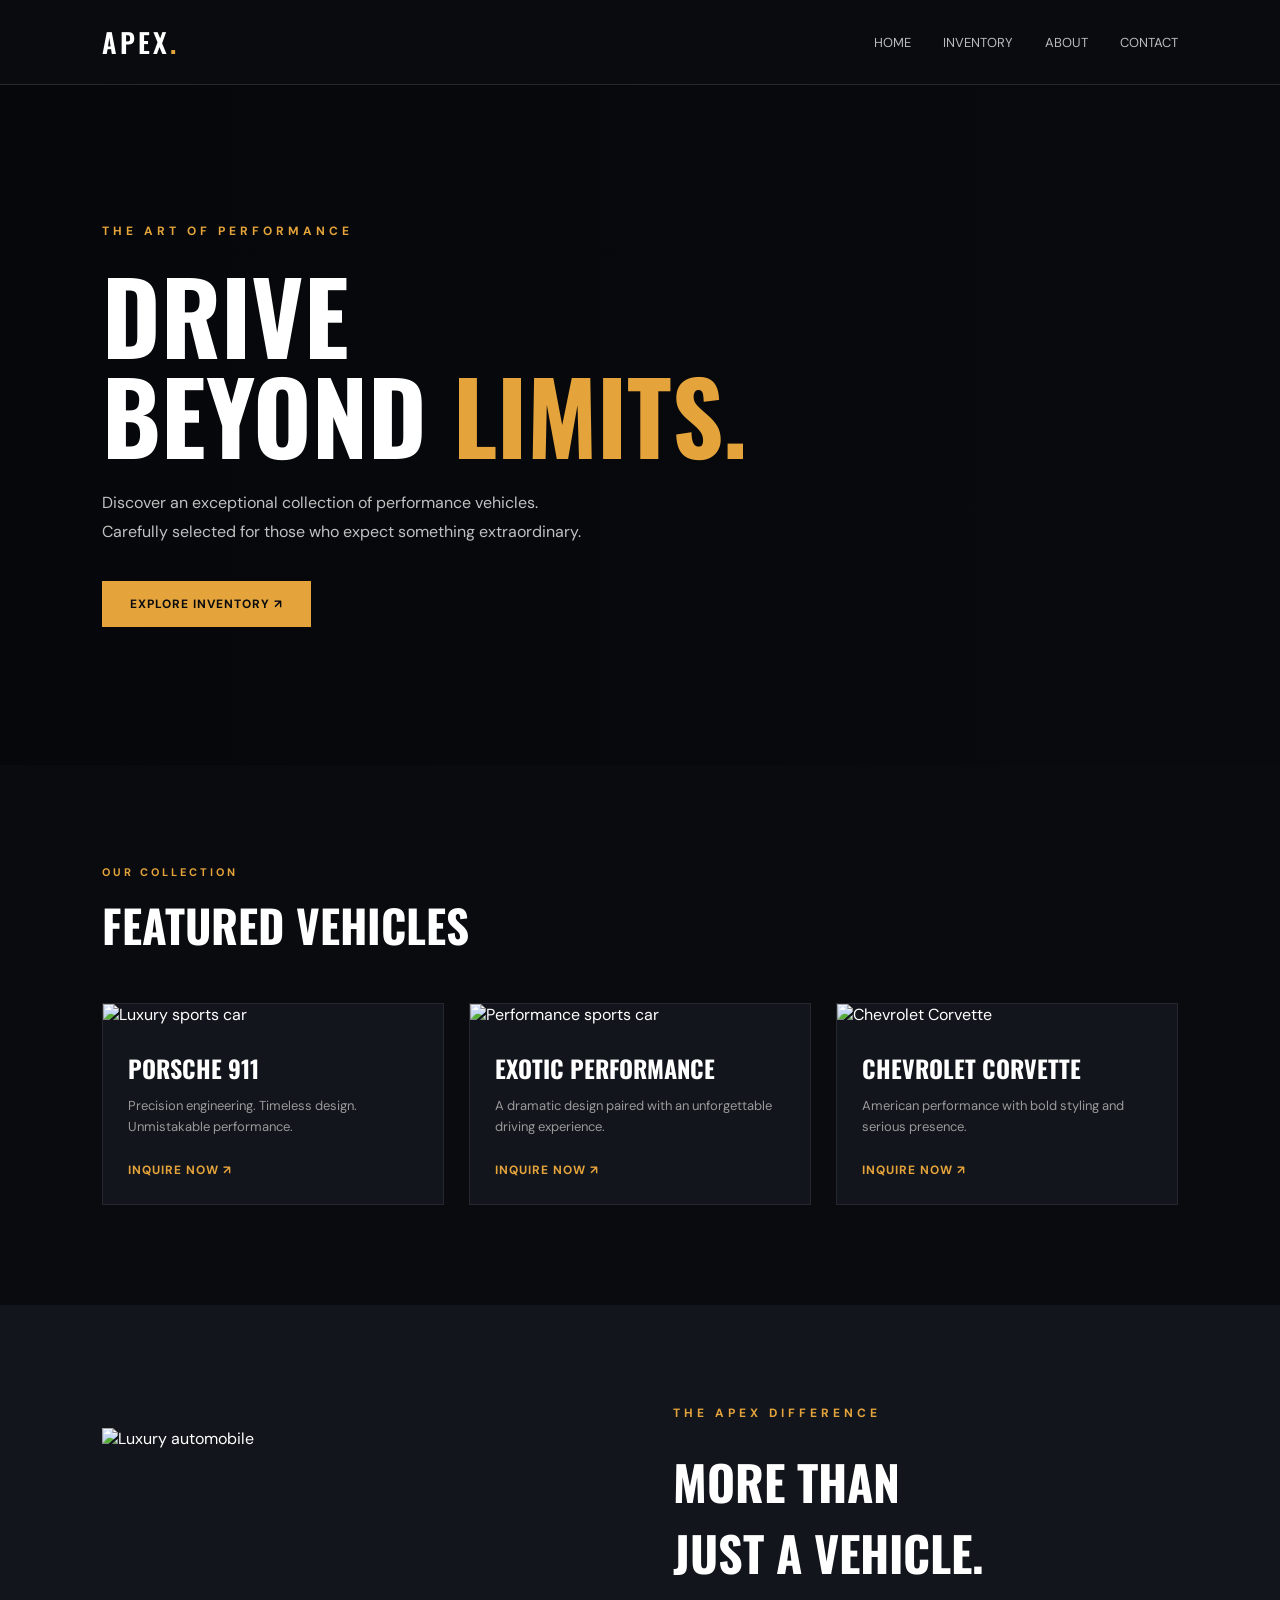
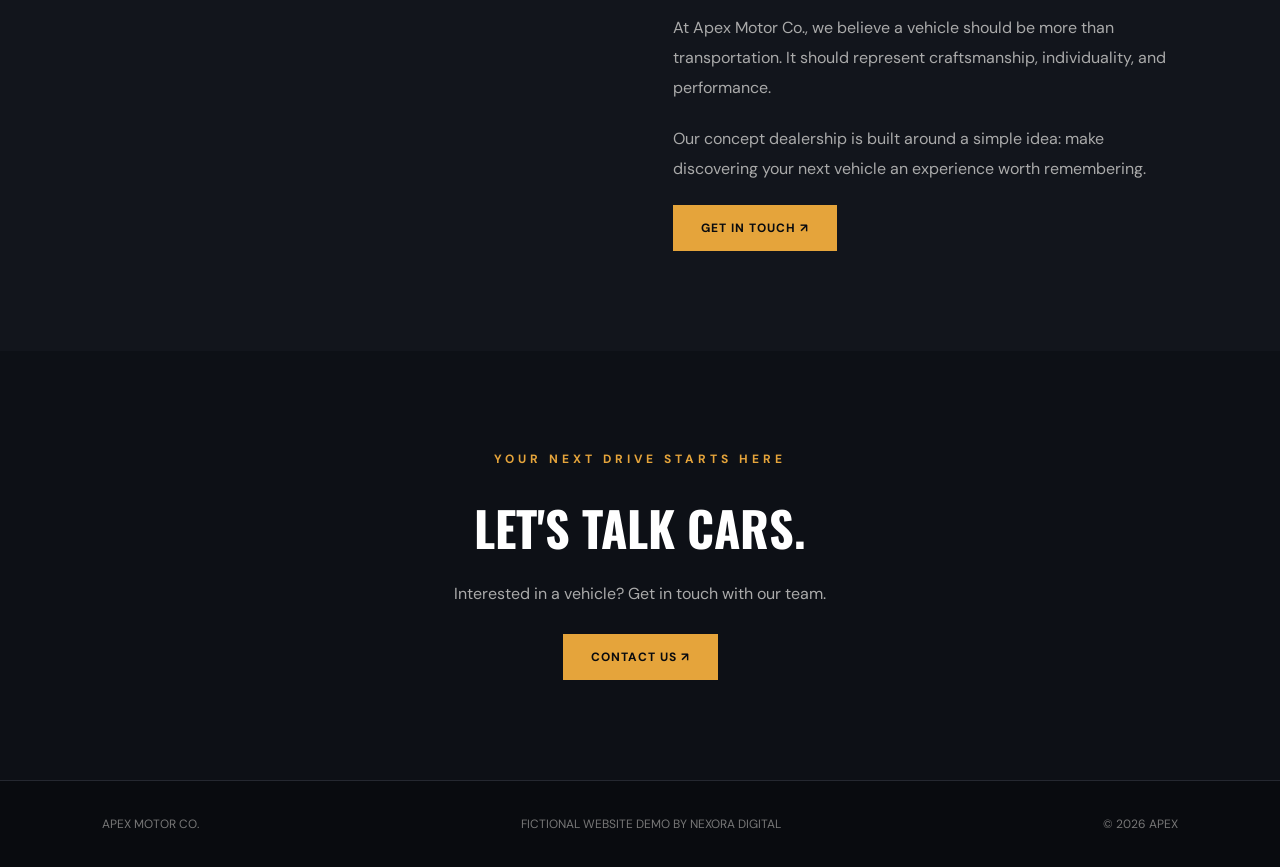
==== automotive.html @ 95529e1a "Add files via upload" ====
<!DOCTYPE html>
<html lang="en">
<head>
<meta charset="UTF-8">
<meta name="viewport" content="width=device-width, initial-scale=1.0">
<title>APEX MOTOR CO. | Performance Redefined</title>

<link href="https://fonts.googleapis.com/css2?family=DM+Sans:wght@400;500;600;700&family=Oswald:wght@400;500;600;700&display=swap" rel="stylesheet">

<style>
* {
    margin: 0;
    padding: 0;
    box-sizing: border-box;
}

html {
    scroll-behavior: smooth;
}

body {
    background: #090b0f;
    color: #fff;
    font-family: 'DM Sans', sans-serif;
}

header {
    height: 85px;
    display: flex;
    justify-content: space-between;
    align-items: center;
    padding: 0 8%;
    border-bottom: 1px solid #252830;
    background: #090b0f;
}

.logo {
    font-family: 'Oswald', sans-serif;
    font-size: 27px;
    letter-spacing: 3px;
    font-weight: 600;
}

.logo span {
    color: #e5a43b;
}

nav {
    display: flex;
    gap: 32px;
}

nav a {
    color: #bbb;
    text-decoration: none;
    font-size: 13px;
    transition: .3s;
}

nav a:hover {
    color: #e5a43b;
}

.hero {
    min-height: 680px;
    display: flex;
    align-items: center;
    padding: 100px 8%;
    background:
    linear-gradient(90deg, rgba(5,7,10,.95), rgba(5,7,10,.3)),
    url('https://images.unsplash.com/photo-1503376780353-7e6692767b70?auto=format&fit=crop&w=2000&q=85');
    background-size: cover;
    background-position: center;
}

.hero-content {
    max-width: 650px;
}

.eyebrow {
    color: #e5a43b;
    letter-spacing: 4px;
    font-size: 12px;
    font-weight: 700;
    margin-bottom: 25px;
}

h1 {
    font-family: 'Oswald', sans-serif;
    font-size: clamp(55px, 8vw, 100px);
    line-height: 1;
    text-transform: uppercase;
    margin-bottom: 25px;
}

h1 span {
    color: #e5a43b;
}

.hero p {
    color: #c1c1c1;
    line-height: 1.8;
    max-width: 480px;
    margin-bottom: 35px;
}

.button {
    display: inline-block;
    padding: 15px 28px;
    background: #e5a43b;
    color: #090b0f;
    text-decoration: none;
    font-weight: 700;
    font-size: 12px;
    letter-spacing: 1px;
    transition: .3s;
}

.button:hover {
    background: #fff;
    transform: translateY(-3px);
}

section {
    padding: 100px 8%;
}

.section-heading {
    margin-bottom: 45px;
}

.section-heading p {
    color: #e5a43b;
    letter-spacing: 3px;
    font-size: 11px;
    margin-bottom: 12px;
    font-weight: 700;
}

.section-heading h2 {
    font-family: 'Oswald', sans-serif;
    font-size: 45px;
    text-transform: uppercase;
}

.inventory {
    display: grid;
    grid-template-columns: repeat(3, 1fr);
    gap: 25px;
}

.car-card {
    background: #12151c;
    border: 1px solid #252830;
    transition: .3s;
}

.car-card:hover {
    transform: translateY(-7px);
    border-color: #e5a43b;
}

.car-card img {
    width: 100%;
    height: 220px;
    object-fit: cover;
}

.car-info {
    padding: 25px;
}

.car-info h3 {
    font-family: 'Oswald', sans-serif;
    font-size: 24px;
    margin-bottom: 10px;
}

.car-info p {
    color: #999;
    font-size: 13px;
    line-height: 1.6;
    margin-bottom: 20px;
}

.details {
    color: #e5a43b;
    text-decoration: none;
    font-size: 12px;
    font-weight: 700;
    letter-spacing: 1px;
}

.about {
    background: #12151c;
    display: grid;
    grid-template-columns: 1fr 1fr;
    gap: 65px;
    align-items: center;
}

.about img {
    width: 100%;
    height: 400px;
    object-fit: cover;
}

.about-text h2 {
    font-family: 'Oswald', sans-serif;
    font-size: 48px;
    text-transform: uppercase;
    margin-bottom: 25px;
}

.about-text p {
    color: #aaa;
    line-height: 1.9;
    margin-bottom: 20px;
}

.contact {
    text-align: center;
    background: #0d1016;
}

.contact h2 {
    font-family: 'Oswald', sans-serif;
    font-size: 48px;
    text-transform: uppercase;
    margin-bottom: 20px;
}

.contact p {
    color: #aaa;
    margin-bottom: 30px;
}

footer {
    padding: 35px 8%;
    border-top: 1px solid #252830;
    display: flex;
    justify-content: space-between;
    gap: 20px;
    color: #777;
    font-size: 12px;
}

@media (max-width: 850px) {
    .inventory {
        grid-template-columns: 1fr 1fr;
    }

    .about {
        grid-template-columns: 1fr;
    }
}

@media (max-width: 600px) {
    header {
        padding: 0 5%;
        height: auto;
        min-height: 85px;
        flex-wrap: wrap;
        gap: 15px;
        padding-top: 15px;
        padding-bottom: 15px;
    }

    nav {
        gap: 15px;
        flex-wrap: wrap;
    }

    .inventory {
        grid-template-columns: 1fr;
    }

    section {
        padding: 75px 6%;
    }

    .hero {
        min-height: 600px;
        padding: 80px 6%;
    }

    footer {
        flex-direction: column;
    }
}
</style>
</head>

<body>

<header>
    <div class="logo">APEX<span>.</span></div>
    <nav>
        <a href="#home">HOME</a>
        <a href="#inventory">INVENTORY</a>
        <a href="#about">ABOUT</a>
        <a href="#contact">CONTACT</a>
    </nav>
</header>

<section class="hero" id="home">
    <div class="hero-content">
        <div class="eyebrow">THE ART OF PERFORMANCE</div>
        <h1>DRIVE<br>BEYOND <span>LIMITS.</span></h1>
        <p>
            Discover an exceptional collection of performance
            vehicles. Carefully selected for those who expect
            something extraordinary.
        </p>
        <a href="#inventory" class="button">EXPLORE INVENTORY ↗</a>
    </div>
</section>

<section id="inventory">
    <div class="section-heading">
        <p>OUR COLLECTION</p>
        <h2>FEATURED VEHICLES</h2>
    </div>

    <div class="inventory">

        <div class="car-card">
            <img src="https://images.unsplash.com/photo-1503376780353-7e6692767b70?auto=format&fit=crop&w=900&q=85" alt="Luxury sports car">
            <div class="car-info">
                <h3>PORSCHE 911</h3>
                <p>Precision engineering. Timeless design. Unmistakable performance.</p>
                <a href="#contact" class="details">INQUIRE NOW ↗</a>
            </div>
        </div>

        <div class="car-card">
            <img src="https://images.unsplash.com/photo-1544829099-b9a0c07fad1a?auto=format&fit=crop&w=900&q=85" alt="Performance sports car">
            <div class="car-info">
                <h3>EXOTIC PERFORMANCE</h3>
                <p>A dramatic design paired with an unforgettable driving experience.</p>
                <a href="#contact" class="details">INQUIRE NOW ↗</a>
            </div>
        </div>

        <div class="car-card">
            <img src="https://images.unsplash.com/photo-1552519507-da3b142c6e3d?auto=format&fit=crop&w=900&q=85" alt="Chevrolet Corvette">
            <div class="car-info">
                <h3>CHEVROLET CORVETTE</h3>
                <p>American performance with bold styling and serious presence.</p>
                <a href="#contact" class="details">INQUIRE NOW ↗</a>
            </div>
        </div>

    </div>
</section>

<section class="about" id="about">
    <img src="https://images.unsplash.com/photo-1492144534655-ae79c964c9d7?auto=format&fit=crop&w=1200&q=85" alt="Luxury automobile">

    <div class="about-text">
        <div class="eyebrow">THE APEX DIFFERENCE</div>
        <h2>MORE THAN<br>JUST A VEHICLE.</h2>
        <p>
            At Apex Motor Co., we believe a vehicle should be
            more than transportation. It should represent
            craftsmanship, individuality, and performance.
        </p>
        <p>
            Our concept dealership is built around a simple idea:
            make discovering your next vehicle an experience
            worth remembering.
        </p>
        <a href="#contact" class="button">GET IN TOUCH ↗</a>
    </div>
</section>

<section class="contact" id="contact">
    <div class="eyebrow">YOUR NEXT DRIVE STARTS HERE</div>
    <h2>LET'S TALK CARS.</h2>
    <p>Interested in a vehicle? Get in touch with our team.</p>
    <a href="mailto:info@example.com" class="button">CONTACT US ↗</a>
</section>

<footer>
    <div>APEX MOTOR CO.</div>
    <div>FICTIONAL WEBSITE DEMO BY NEXORA DIGITAL</div>
    <div>© 2026 APEX</div>
</footer>

</body>
</html>
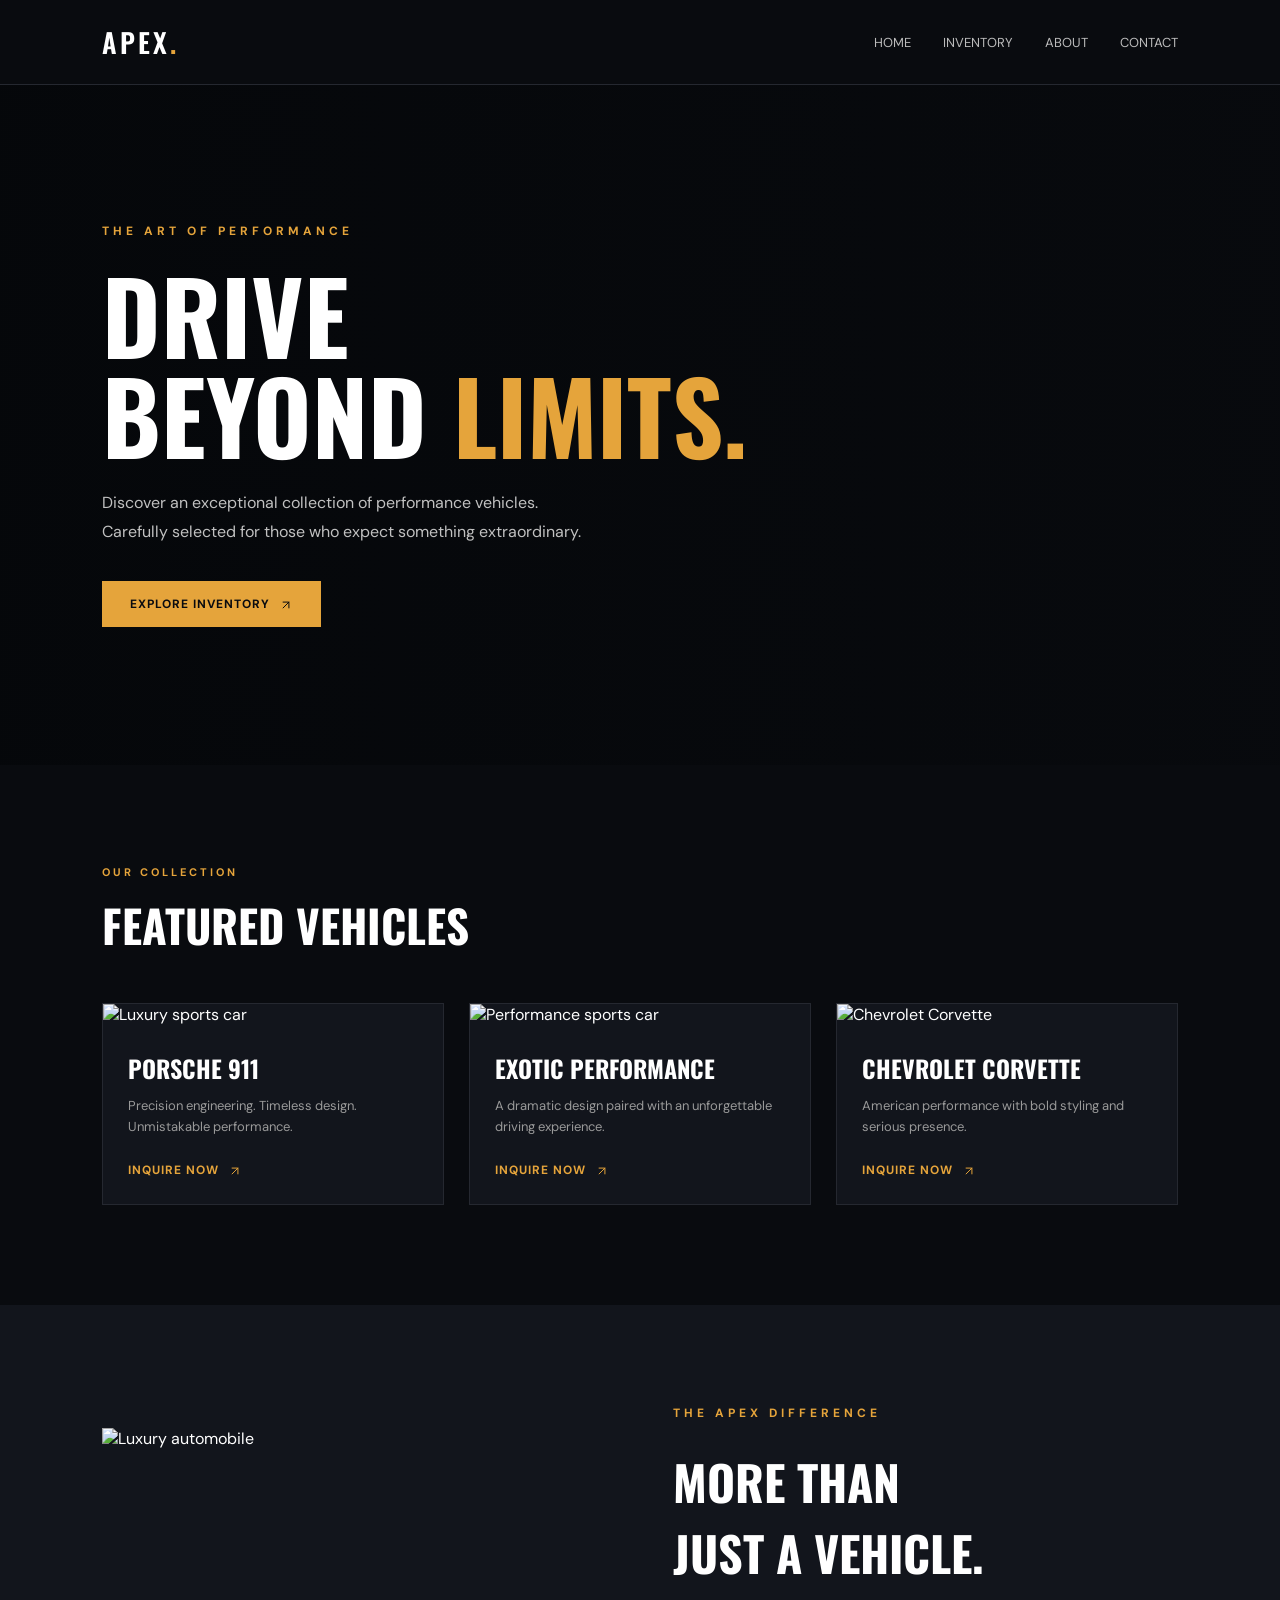
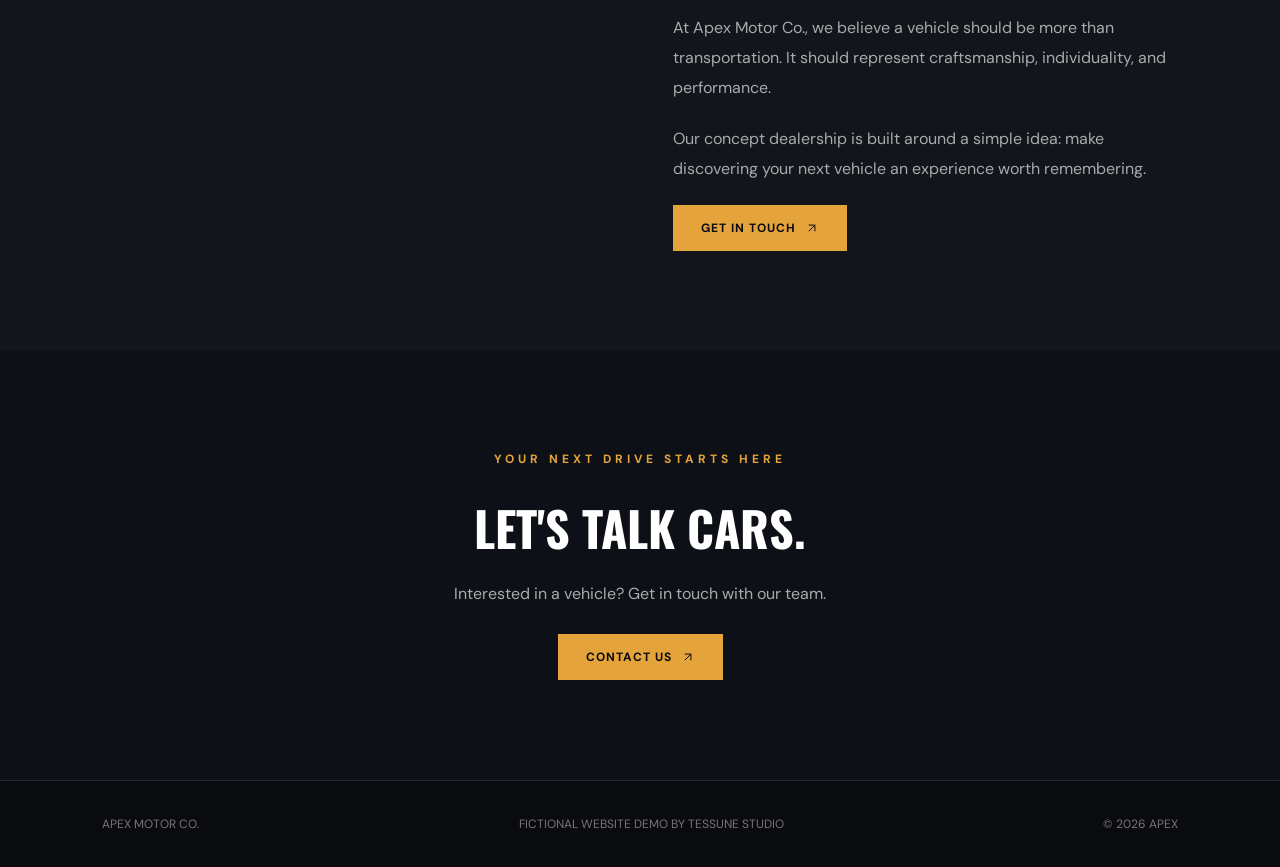
==== commit 258f9309: "Add files via upload" ====
--- a/automotive.html
+++ b/automotive.html
@@ -1,392 +1,78 @@
-
-<!DOCTYPE html>
-<html lang="en">
-<head>
-<meta charset="UTF-8">
-<meta name="viewport" content="width=device-width, initial-scale=1.0">
-<title>APEX MOTOR CO. | Performance Redefined</title>
-
-<link href="https://fonts.googleapis.com/css2?family=DM+Sans:wght@400;500;600;700&family=Oswald:wght@400;500;600;700&display=swap" rel="stylesheet">
-
-<style>
-* {
-    margin: 0;
-    padding: 0;
-    box-sizing: border-box;
-}
-
-html {
-    scroll-behavior: smooth;
-}
-
-body {
-    background: #090b0f;
-    color: #fff;
-    font-family: 'DM Sans', sans-serif;
-}
-
-header {
-    height: 85px;
-    display: flex;
-    justify-content: space-between;
-    align-items: center;
-    padding: 0 8%;
-    border-bottom: 1px solid #252830;
-    background: #090b0f;
-}
-
-.logo {
-    font-family: 'Oswald', sans-serif;
-    font-size: 27px;
-    letter-spacing: 3px;
-    font-weight: 600;
-}
-
-.logo span {
-    color: #e5a43b;
-}
-
-nav {
-    display: flex;
-    gap: 32px;
-}
-
-nav a {
-    color: #bbb;
-    text-decoration: none;
-    font-size: 13px;
-    transition: .3s;
-}
-
-nav a:hover {
-    color: #e5a43b;
-}
-
-.hero {
-    min-height: 680px;
-    display: flex;
-    align-items: center;
-    padding: 100px 8%;
-    background:
-    linear-gradient(90deg, rgba(5,7,10,.95), rgba(5,7,10,.3)),
-    url('https://images.unsplash.com/photo-1503376780353-7e6692767b70?auto=format&fit=crop&w=2000&q=85');
-    background-size: cover;
-    background-position: center;
-}
-
-.hero-content {
-    max-width: 650px;
-}
-
-.eyebrow {
-    color: #e5a43b;
-    letter-spacing: 4px;
-    font-size: 12px;
-    font-weight: 700;
-    margin-bottom: 25px;
-}
-
-h1 {
-    font-family: 'Oswald', sans-serif;
-    font-size: clamp(55px, 8vw, 100px);
-    line-height: 1;
-    text-transform: uppercase;
-    margin-bottom: 25px;
-}
-
-h1 span {
-    color: #e5a43b;
-}
-
-.hero p {
-    color: #c1c1c1;
-    line-height: 1.8;
-    max-width: 480px;
-    margin-bottom: 35px;
-}
-
-.button {
-    display: inline-block;
-    padding: 15px 28px;
-    background: #e5a43b;
-    color: #090b0f;
-    text-decoration: none;
-    font-weight: 700;
-    font-size: 12px;
-    letter-spacing: 1px;
-    transition: .3s;
-}
-
-.button:hover {
-    background: #fff;
-    transform: translateY(-3px);
-}
-
-section {
-    padding: 100px 8%;
-}
-
-.section-heading {
-    margin-bottom: 45px;
-}
-
-.section-heading p {
-    color: #e5a43b;
-    letter-spacing: 3px;
-    font-size: 11px;
-    margin-bottom: 12px;
-    font-weight: 700;
-}
-
-.section-heading h2 {
-    font-family: 'Oswald', sans-serif;
-    font-size: 45px;
-    text-transform: uppercase;
-}
-
-.inventory {
-    display: grid;
-    grid-template-columns: repeat(3, 1fr);
-    gap: 25px;
-}
-
-.car-card {
-    background: #12151c;
-    border: 1px solid #252830;
-    transition: .3s;
-}
-
-.car-card:hover {
-    transform: translateY(-7px);
-    border-color: #e5a43b;
-}
-
-.car-card img {
-    width: 100%;
-    height: 220px;
-    object-fit: cover;
-}
-
-.car-info {
-    padding: 25px;
-}
-
-.car-info h3 {
-    font-family: 'Oswald', sans-serif;
-    font-size: 24px;
-    margin-bottom: 10px;
-}
-
-.car-info p {
-    color: #999;
-    font-size: 13px;
-    line-height: 1.6;
-    margin-bottom: 20px;
-}
-
-.details {
-    color: #e5a43b;
-    text-decoration: none;
-    font-size: 12px;
-    font-weight: 700;
-    letter-spacing: 1px;
-}
-
-.about {
-    background: #12151c;
-    display: grid;
-    grid-template-columns: 1fr 1fr;
-    gap: 65px;
-    align-items: center;
-}
-
-.about img {
-    width: 100%;
-    height: 400px;
-    object-fit: cover;
-}
-
-.about-text h2 {
-    font-family: 'Oswald', sans-serif;
-    font-size: 48px;
-    text-transform: uppercase;
-    margin-bottom: 25px;
-}
-
-.about-text p {
-    color: #aaa;
-    line-height: 1.9;
-    margin-bottom: 20px;
-}
-
-.contact {
-    text-align: center;
-    background: #0d1016;
-}
-
-.contact h2 {
-    font-family: 'Oswald', sans-serif;
-    font-size: 48px;
-    text-transform: uppercase;
-    margin-bottom: 20px;
-}
-
-.contact p {
-    color: #aaa;
-    margin-bottom: 30px;
-}
-
-footer {
-    padding: 35px 8%;
-    border-top: 1px solid #252830;
-    display: flex;
-    justify-content: space-between;
-    gap: 20px;
-    color: #777;
-    font-size: 12px;
-}
-
-@media (max-width: 850px) {
-    .inventory {
-        grid-template-columns: 1fr 1fr;
-    }
-
-    .about {
-        grid-template-columns: 1fr;
-    }
-}
-
-@media (max-width: 600px) {
-    header {
-        padding: 0 5%;
-        height: auto;
-        min-height: 85px;
-        flex-wrap: wrap;
-        gap: 15px;
-        padding-top: 15px;
-        padding-bottom: 15px;
-    }
-
-    nav {
-        gap: 15px;
-        flex-wrap: wrap;
-    }
-
-    .inventory {
-        grid-template-columns: 1fr;
-    }
-
-    section {
-        padding: 75px 6%;
-    }
-
-    .hero {
-        min-height: 600px;
-        padding: 80px 6%;
-    }
-
-    footer {
-        flex-direction: column;
-    }
-}
-</style>
-</head>
-
-<body>
-
-<header>
-    <div class="logo">APEX<span>.</span></div>
-    <nav>
-        <a href="#home">HOME</a>
-        <a href="#inventory">INVENTORY</a>
-        <a href="#about">ABOUT</a>
-        <a href="#contact">CONTACT</a>
-    </nav>
-</header>
-
-<section class="hero" id="home">
-    <div class="hero-content">
-        <div class="eyebrow">THE ART OF PERFORMANCE</div>
-        <h1>DRIVE<br>BEYOND <span>LIMITS.</span></h1>
-        <p>
-            Discover an exceptional collection of performance
-            vehicles. Carefully selected for those who expect
-            something extraordinary.
-        </p>
-        <a href="#inventory" class="button">EXPLORE INVENTORY ↗</a>
-    </div>
-</section>
-
-<section id="inventory">
-    <div class="section-heading">
-        <p>OUR COLLECTION</p>
-        <h2>FEATURED VEHICLES</h2>
-    </div>
-
-    <div class="inventory">
-
-        <div class="car-card">
-            <img src="https://images.unsplash.com/photo-1503376780353-7e6692767b70?auto=format&fit=crop&w=900&q=85" alt="Luxury sports car">
-            <div class="car-info">
-                <h3>PORSCHE 911</h3>
-                <p>Precision engineering. Timeless design. Unmistakable performance.</p>
-                <a href="#contact" class="details">INQUIRE NOW ↗</a>
-            </div>
-        </div>
-
-        <div class="car-card">
-            <img src="https://images.unsplash.com/photo-1544829099-b9a0c07fad1a?auto=format&fit=crop&w=900&q=85" alt="Performance sports car">
-            <div class="car-info">
-                <h3>EXOTIC PERFORMANCE</h3>
-                <p>A dramatic design paired with an unforgettable driving experience.</p>
-                <a href="#contact" class="details">INQUIRE NOW ↗</a>
-            </div>
-        </div>
-
-        <div class="car-card">
-            <img src="https://images.unsplash.com/photo-1552519507-da3b142c6e3d?auto=format&fit=crop&w=900&q=85" alt="Chevrolet Corvette">
-            <div class="car-info">
-                <h3>CHEVROLET CORVETTE</h3>
-                <p>American performance with bold styling and serious presence.</p>
-                <a href="#contact" class="details">INQUIRE NOW ↗</a>
-            </div>
-        </div>
-
-    </div>
-</section>
-
-<section class="about" id="about">
-    <img src="https://images.unsplash.com/photo-1492144534655-ae79c964c9d7?auto=format&fit=crop&w=1200&q=85" alt="Luxury automobile">
-
-    <div class="about-text">
-        <div class="eyebrow">THE APEX DIFFERENCE</div>
-        <h2>MORE THAN<br>JUST A VEHICLE.</h2>
-        <p>
-            At Apex Motor Co., we believe a vehicle should be
-            more than transportation. It should represent
-            craftsmanship, individuality, and performance.
-        </p>
-        <p>
-            Our concept dealership is built around a simple idea:
-            make discovering your next vehicle an experience
-            worth remembering.
-        </p>
-        <a href="#contact" class="button">GET IN TOUCH ↗</a>
-    </div>
-</section>
-
-<section class="contact" id="contact">
-    <div class="eyebrow">YOUR NEXT DRIVE STARTS HERE</div>
-    <h2>LET'S TALK CARS.</h2>
-    <p>Interested in a vehicle? Get in touch with our team.</p>
-    <a href="mailto:info@example.com" class="button">CONTACT US ↗</a>
-</section>
-
-<footer>
-    <div>APEX MOTOR CO.</div>
-    <div>FICTIONAL WEBSITE DEMO BY NEXORA DIGITAL</div>
-    <div>© 2026 APEX</div>
-</footer>
-
-</body>
-</html>
+<!DOCTYPE html>
+<html lang="en">
+<head>
+<meta charset="UTF-8">
+<meta name="viewport" content="width=device-width, initial-scale=1.0">
+<title>APEX MOTOR CO. | Performance Redefined</title>
+<link href="https://fonts.googleapis.com/css2?family=DM+Sans:wght@400;500;600;700&family=Oswald:wght@400;500;600;700&display=swap" rel="stylesheet">
+<style>
+*{margin:0;padding:0;box-sizing:border-box}
+html{scroll-behavior:smooth}
+body{background:#090b0f;color:#fff;font-family:'DM Sans',sans-serif}
+header{height:85px;display:flex;justify-content:space-between;align-items:center;padding:0 8%;border-bottom:1px solid #252830;background:#090b0f}
+.logo{font-family:'Oswald',sans-serif;font-size:27px;letter-spacing:3px;font-weight:600}
+.logo span{color:#e5a43b}
+nav{display:flex;gap:32px}
+nav a{color:#bbb;text-decoration:none;font-size:13px;transition:.3s}
+nav a:hover{color:#e5a43b}
+.hero{min-height:680px;display:flex;align-items:center;padding:100px 8%;background:linear-gradient(90deg,rgba(5,7,10,.95),rgba(5,7,10,.3)),url('https://images.unsplash.com/photo-1503376780353-7e6692767b70?auto=format&fit=crop&w=2000&q=85');background-size:cover;background-position:center}
+.hero-content{max-width:650px}
+.eyebrow{color:#e5a43b;letter-spacing:4px;font-size:12px;font-weight:700;margin-bottom:25px}
+h1{font-family:'Oswald',sans-serif;font-size:clamp(55px,8vw,100px);line-height:1;text-transform:uppercase;margin-bottom:25px}
+h1 span{color:#e5a43b}
+.hero p{color:#c1c1c1;line-height:1.8;max-width:480px;margin-bottom:35px}
+.button{display:inline-block;padding:15px 28px;background:#e5a43b;color:#090b0f;text-decoration:none;font-weight:700;font-size:12px;letter-spacing:1px;transition:.3s}
+.button:hover{background:#fff;transform:translateY(-3px)}
+section{padding:100px 8%}
+.section-heading{margin-bottom:45px}
+.section-heading p{color:#e5a43b;letter-spacing:3px;font-size:11px;margin-bottom:12px;font-weight:700}
+.section-heading h2{font-family:'Oswald',sans-serif;font-size:45px;text-transform:uppercase}
+.inventory{display:grid;grid-template-columns:repeat(3,1fr);gap:25px}
+.car-card{background:#12151c;border:1px solid #252830;transition:.3s}
+.car-card:hover{transform:translateY(-7px);border-color:#e5a43b}
+.car-card img{width:100%;height:220px;object-fit:cover}
+.car-info{padding:25px}
+.car-info h3{font-family:'Oswald',sans-serif;font-size:24px;margin-bottom:10px}
+.car-info p{color:#999;font-size:13px;line-height:1.6;margin-bottom:20px}
+.details{color:#e5a43b;text-decoration:none;font-size:12px;font-weight:700;letter-spacing:1px}
+.about{background:#12151c;display:grid;grid-template-columns:1fr 1fr;gap:65px;align-items:center}
+.about img{width:100%;height:400px;object-fit:cover}
+.about-text h2{font-family:'Oswald',sans-serif;font-size:48px;text-transform:uppercase;margin-bottom:25px}
+.about-text p{color:#aaa;line-height:1.9;margin-bottom:20px}
+.contact{text-align:center;background:#0d1016}
+.contact h2{font-family:'Oswald',sans-serif;font-size:48px;text-transform:uppercase;margin-bottom:20px}
+.contact p{color:#aaa;margin-bottom:30px}
+footer{padding:35px 8%;border-top:1px solid #252830;display:flex;justify-content:space-between;gap:20px;color:#777;font-size:12px}
+.arrow-icon{width:14px;height:14px;display:inline-block;vertical-align:middle;margin-left:5px;transition:transform .3s ease}
+.button:hover .arrow-icon,.details:hover .arrow-icon{transform:translate(3px,-3px)}
+@media(max-width:850px){.inventory{grid-template-columns:1fr 1fr}.about{grid-template-columns:1fr}}
+@media(max-width:600px){header{padding:0 5%;height:auto;min-height:85px;flex-wrap:wrap;gap:15px;padding-top:15px;padding-bottom:15px}nav{gap:15px;flex-wrap:wrap}.inventory{grid-template-columns:1fr}section{padding:75px 6%}.hero{min-height:600px;padding:80px 6%}footer{flex-direction:column}}
+</style>
+</head>
+<body>
+<header>
+<div class="logo">APEX<span>.</span></div>
+<nav><a href="#home">HOME</a><a href="#inventory">INVENTORY</a><a href="#about">ABOUT</a><a href="#contact">CONTACT</a></nav>
+</header>
+<section class="hero" id="home"><div class="hero-content">
+<div class="eyebrow">THE ART OF PERFORMANCE</div>
+<h1>DRIVE<br>BEYOND <span>LIMITS.</span></h1>
+<p>Discover an exceptional collection of performance vehicles. Carefully selected for those who expect something extraordinary.</p>
+<a href="#inventory" class="button">EXPLORE INVENTORY <svg class="arrow-icon" viewBox="0 0 24 24" fill="none" stroke="currentColor" stroke-width="1.7" stroke-linecap="round" stroke-linejoin="round" aria-hidden="true"><path d="M7 17 17 7"/><path d="M7 7h10v10"/></svg></a>
+</div></section>
+<section id="inventory">
+<div class="section-heading"><p>OUR COLLECTION</p><h2>FEATURED VEHICLES</h2></div>
+<div class="inventory">
+<div class="car-card"><img src="https://images.unsplash.com/photo-1503376780353-7e6692767b70?auto=format&fit=crop&w=900&q=85" alt="Luxury sports car"><div class="car-info"><h3>PORSCHE 911</h3><p>Precision engineering. Timeless design. Unmistakable performance.</p><a href="#contact" class="details">INQUIRE NOW <svg class="arrow-icon" viewBox="0 0 24 24" fill="none" stroke="currentColor" stroke-width="1.7" stroke-linecap="round" stroke-linejoin="round" aria-hidden="true"><path d="M7 17 17 7"/><path d="M7 7h10v10"/></svg></a></div></div>
+<div class="car-card"><img src="https://images.unsplash.com/photo-1544829099-b9a0c07fad1a?auto=format&fit=crop&w=900&q=85" alt="Performance sports car"><div class="car-info"><h3>EXOTIC PERFORMANCE</h3><p>A dramatic design paired with an unforgettable driving experience.</p><a href="#contact" class="details">INQUIRE NOW <svg class="arrow-icon" viewBox="0 0 24 24" fill="none" stroke="currentColor" stroke-width="1.7" stroke-linecap="round" stroke-linejoin="round" aria-hidden="true"><path d="M7 17 17 7"/><path d="M7 7h10v10"/></svg></a></div></div>
+<div class="car-card"><img src="https://images.unsplash.com/photo-1552519507-da3b142c6e3d?auto=format&fit=crop&w=900&q=85" alt="Chevrolet Corvette"><div class="car-info"><h3>CHEVROLET CORVETTE</h3><p>American performance with bold styling and serious presence.</p><a href="#contact" class="details">INQUIRE NOW <svg class="arrow-icon" viewBox="0 0 24 24" fill="none" stroke="currentColor" stroke-width="1.7" stroke-linecap="round" stroke-linejoin="round" aria-hidden="true"><path d="M7 17 17 7"/><path d="M7 7h10v10"/></svg></a></div></div>
+</div></section>
+<section class="about" id="about"><img src="https://images.unsplash.com/photo-1492144534655-ae79c964c9d7?auto=format&fit=crop&w=1200&q=85" alt="Luxury automobile"><div class="about-text">
+<div class="eyebrow">THE APEX DIFFERENCE</div><h2>MORE THAN<br>JUST A VEHICLE.</h2>
+<p>At Apex Motor Co., we believe a vehicle should be more than transportation. It should represent craftsmanship, individuality, and performance.</p>
+<p>Our concept dealership is built around a simple idea: make discovering your next vehicle an experience worth remembering.</p>
+<a href="#contact" class="button">GET IN TOUCH <svg class="arrow-icon" viewBox="0 0 24 24" fill="none" stroke="currentColor" stroke-width="1.7" stroke-linecap="round" stroke-linejoin="round" aria-hidden="true"><path d="M7 17 17 7"/><path d="M7 7h10v10"/></svg></a>
+</div></section>
+<section class="contact" id="contact"><div class="eyebrow">YOUR NEXT DRIVE STARTS HERE</div><h2>LET'S TALK CARS.</h2><p>Interested in a vehicle? Get in touch with our team.</p><a href="mailto:info@example.com" class="button">CONTACT US <svg class="arrow-icon" viewBox="0 0 24 24" fill="none" stroke="currentColor" stroke-width="1.7" stroke-linecap="round" stroke-linejoin="round" aria-hidden="true"><path d="M7 17 17 7"/><path d="M7 7h10v10"/></svg></a></section>
+<footer><div>APEX MOTOR CO.</div><div>FICTIONAL WEBSITE DEMO BY TESSUNE STUDIO</div><div>© 2026 APEX</div></footer>
+</body></html>
